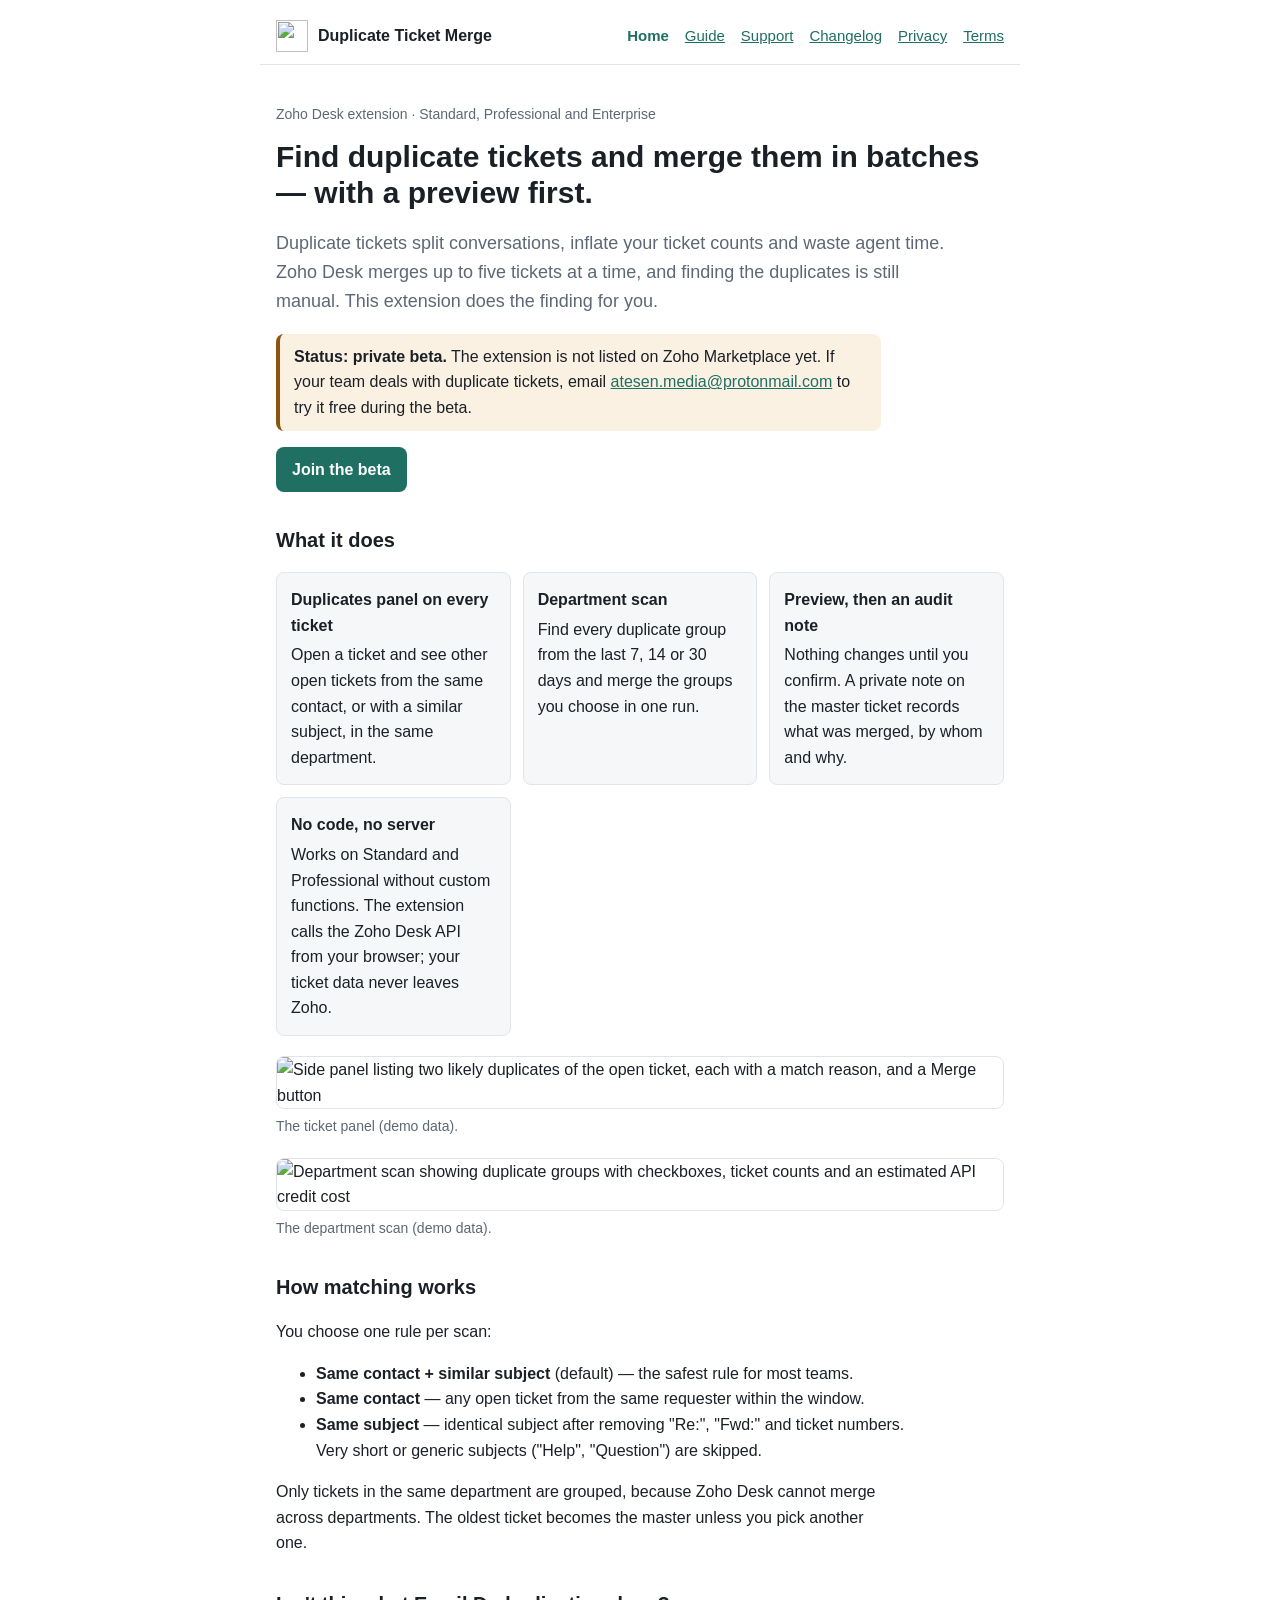
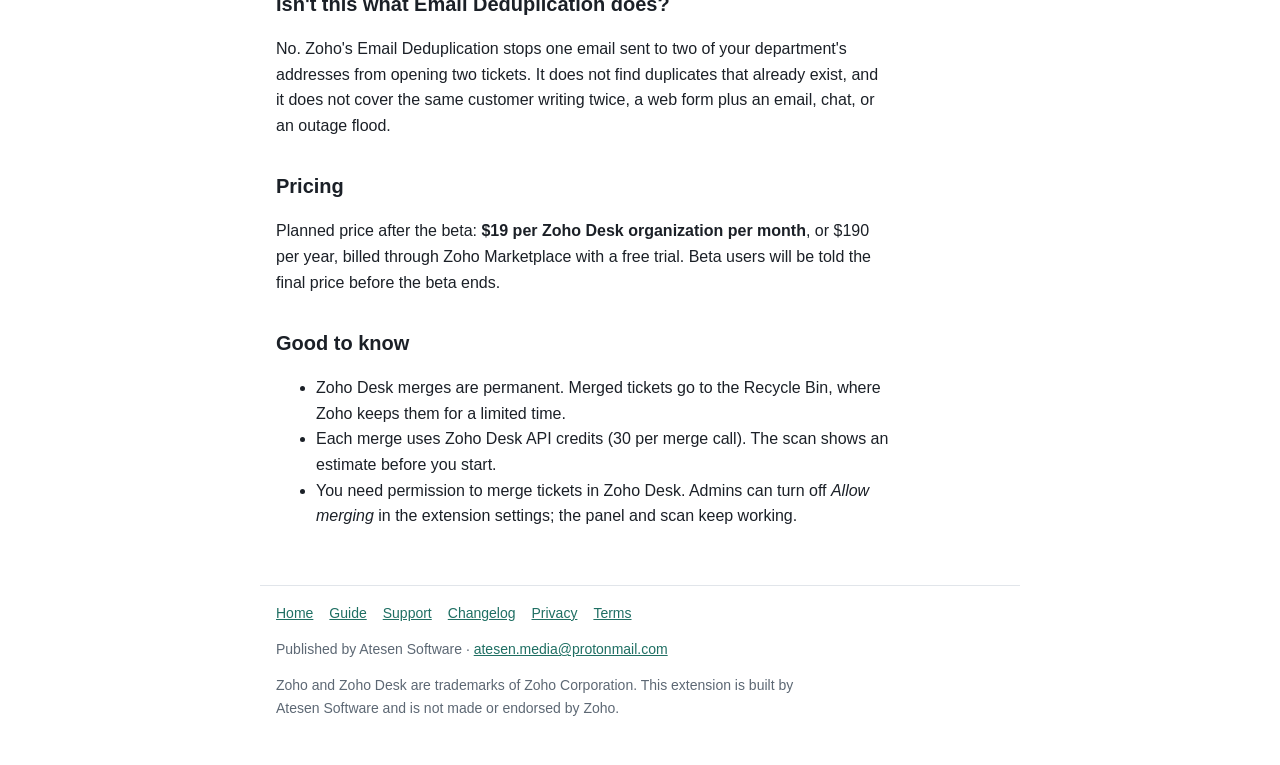
==== index.html @ 8cffa3ea "Add files via upload" ====
<!doctype html>
<html lang="en">
<head>
  <meta charset="utf-8">
  <meta name="viewport" content="width=device-width, initial-scale=1">
  <title>Duplicate Ticket Merge for Zoho Desk</title>
  <meta name="description" content="Find duplicate Zoho Desk tickets by contact or subject and merge them in batches, with a preview first.">
  <link rel="icon" href="img/icon.png">
  <link rel="stylesheet" href="style.css">
</head>
<body>
  <a class="skip" href="#main">Skip to content</a>
  <header class="site">
    <a class="brand" href="index.html"><img src="img/icon.png" alt="" width="32" height="32">Duplicate Ticket Merge</a>
    <nav aria-label="Main">
      <ul>
        <li><a href="index.html" aria-current="page">Home</a></li>
        <li><a href="guide.html">Guide</a></li>
        <li><a href="support.html">Support</a></li>
        <li><a href="changelog.html">Changelog</a></li>
        <li><a href="privacy.html">Privacy</a></li>
        <li><a href="terms.html">Terms</a></li>
      </ul>
    </nav>
  </header>
  <main id="main">
    <p class="meta">Zoho Desk extension · Standard, Professional and Enterprise</p>
    <h1>Find duplicate tickets and merge them in batches — with a preview first.</h1>
    <p class="lead">Duplicate tickets split conversations, inflate your ticket counts and waste agent time. Zoho Desk merges up to five tickets at a time, and finding the duplicates is still manual. This extension does the finding for you.</p>
    <p class="note"><strong>Status: private beta.</strong> The extension is not listed on Zoho Marketplace yet. If your team deals with duplicate tickets, email <a href="mailto:atesen.media@protonmail.com?subject=Duplicate%20Ticket%20Merge%20beta">atesen.media@protonmail.com</a> to try it free during the beta.</p>
    <p><a class="cta" href="mailto:atesen.media@protonmail.com?subject=Duplicate%20Ticket%20Merge%20beta">Join the beta</a></p>

    <h2>What it does</h2>
    <ul class="features">
      <li><strong>Duplicates panel on every ticket</strong>Open a ticket and see other open tickets from the same contact, or with a similar subject, in the same department.</li>
      <li><strong>Department scan</strong>Find every duplicate group from the last 7, 14 or 30 days and merge the groups you choose in one run.</li>
      <li><strong>Preview, then an audit note</strong>Nothing changes until you confirm. A private note on the master ticket records what was merged, by whom and why.</li>
      <li><strong>No code, no server</strong>Works on Standard and Professional without custom functions. The extension calls the Zoho Desk API from your browser; your ticket data never leaves Zoho.</li>
    </ul>

    <figure>
      <img src="img/panel.png" alt="Side panel listing two likely duplicates of the open ticket, each with a match reason, and a Merge button" width="340" height="600" loading="lazy">
      <figcaption>The ticket panel (demo data).</figcaption>
    </figure>
    <figure>
      <img src="img/scanner.png" alt="Department scan showing duplicate groups with checkboxes, ticket counts and an estimated API credit cost" width="900" height="640" loading="lazy">
      <figcaption>The department scan (demo data).</figcaption>
    </figure>

    <h2>How matching works</h2>
    <p>You choose one rule per scan:</p>
    <ul>
      <li><strong>Same contact + similar subject</strong> (default) — the safest rule for most teams.</li>
      <li><strong>Same contact</strong> — any open ticket from the same requester within the window.</li>
      <li><strong>Same subject</strong> — identical subject after removing "Re:", "Fwd:" and ticket numbers. Very short or generic subjects ("Help", "Question") are skipped.</li>
    </ul>
    <p>Only tickets in the same department are grouped, because Zoho Desk cannot merge across departments. The oldest ticket becomes the master unless you pick another one.</p>

    <h2>Isn't this what Email Deduplication does?</h2>
    <p>No. Zoho's Email Deduplication stops one email sent to two of your department's addresses from opening two tickets. It does not find duplicates that already exist, and it does not cover the same customer writing twice, a web form plus an email, chat, or an outage flood.</p>

    <h2>Pricing</h2>
    <p>Planned price after the beta: <strong>$19 per Zoho Desk organization per month</strong>, or $190 per year, billed through Zoho Marketplace with a free trial. Beta users will be told the final price before the beta ends.</p>

    <h2>Good to know</h2>
    <ul>
      <li>Zoho Desk merges are permanent. Merged tickets go to the Recycle Bin, where Zoho keeps them for a limited time.</li>
      <li>Each merge uses Zoho Desk API credits (30 per merge call). The scan shows an estimate before you start.</li>
      <li>You need permission to merge tickets in Zoho Desk. Admins can turn off <em>Allow merging</em> in the extension settings; the panel and scan keep working.</li>
    </ul>

  </main>
  <footer class="site">
    <ul>
      <li><a href="index.html">Home</a></li>
      <li><a href="guide.html">Guide</a></li>
      <li><a href="support.html">Support</a></li>
      <li><a href="changelog.html">Changelog</a></li>
      <li><a href="privacy.html">Privacy</a></li>
      <li><a href="terms.html">Terms</a></li>
    </ul>
    <p>Published by Atesen Software · <a href="mailto:atesen.media@protonmail.com">atesen.media@protonmail.com</a></p>
    <p>Zoho and Zoho Desk are trademarks of Zoho Corporation. This extension is built by Atesen Software and is not made or endorsed by Zoho.</p>
  </footer>
</body>
</html>
---- style.css ----
/* Duplicate Ticket Merge — site stylesheet. No external fonts, CDNs or analytics. */
:root {
  --bg: #ffffff;
  --surface: #f5f7f9;
  --ink: #1b2027;
  --muted: #5d6874;
  --line: #e1e5ea;
  --accent: #1f6f63;
  --accent-soft: #e4f1ee;
  --warn-soft: #fbf1e3;
  --warn: #8d5410;
  --radius: 8px;
  color-scheme: light dark;
}
@media (prefers-color-scheme: dark) {
  :root {
    --bg: #15191e;
    --surface: #1c2127;
    --ink: #e7eaee;
    --muted: #9aa5b1;
    --line: #2b323a;
    --accent: #5fbfad;
    --accent-soft: #1a302c;
    --warn-soft: #2c2418;
    --warn: #e0ad6a;
  }
}
* { box-sizing: border-box; }
html { -webkit-text-size-adjust: 100%; }
body {
  margin: 0;
  background: var(--bg);
  color: var(--ink);
  font: 16px/1.6 -apple-system, BlinkMacSystemFont, "Segoe UI", Roboto, "Helvetica Neue", Arial, sans-serif;
}
a { color: var(--accent); }
a:focus-visible { outline: 2px solid var(--accent); outline-offset: 2px; }
.skip { position: absolute; left: -999px; }
.skip:focus { left: 16px; top: 8px; background: var(--bg); padding: 4px 8px; }
header.site, footer.site, main { max-width: 760px; margin: 0 auto; padding: 0 16px; }
header.site { display: flex; flex-wrap: wrap; align-items: center; justify-content: space-between; gap: 8px 16px; padding-top: 20px; padding-bottom: 12px; border-bottom: 1px solid var(--line); }
.brand { display: flex; align-items: center; gap: 10px; font-weight: 600; color: var(--ink); text-decoration: none; }
.brand img { width: 32px; height: 32px; }
nav ul { list-style: none; display: flex; flex-wrap: wrap; gap: 4px 16px; margin: 0; padding: 0; font-size: 15px; }
nav a[aria-current="page"] { font-weight: 600; text-decoration: none; }
main { padding-top: 24px; padding-bottom: 40px; }
h1 { font-size: 30px; line-height: 1.2; margin: 8px 0 12px; }
h2 { font-size: 20px; margin: 32px 0 8px; }
h3 { font-size: 17px; margin: 20px 0 4px; }
p, li { max-width: 68ch; }
.lead { font-size: 18px; color: var(--muted); }
.meta { color: var(--muted); font-size: 14px; }
.cta { display: inline-block; background: var(--accent); color: #fff; padding: 10px 16px; border-radius: var(--radius); text-decoration: none; font-weight: 600; }
@media (prefers-color-scheme: dark) { .cta { color: #0f1a18; } }
.note { background: var(--warn-soft); color: var(--ink); border-left: 4px solid var(--warn); padding: 10px 14px; border-radius: var(--radius); }
.features { display: grid; grid-template-columns: repeat(auto-fit, minmax(220px, 1fr)); gap: 12px; padding: 0; list-style: none; }
.features li { background: var(--surface); border: 1px solid var(--line); border-radius: var(--radius); padding: 14px; }
.features strong { display: block; margin-bottom: 4px; }
figure { margin: 20px 0; }
figure img { max-width: 100%; height: auto; border: 1px solid var(--line); border-radius: var(--radius); }
figcaption { color: var(--muted); font-size: 14px; margin-top: 6px; }
table { border-collapse: collapse; width: 100%; font-size: 15px; }
th, td { text-align: left; padding: 8px; border-bottom: 1px solid var(--line); vertical-align: top; }
.table-wrap { overflow-x: auto; }
dt { font-weight: 600; margin-top: 14px; }
dd { margin: 4px 0 0; }
footer.site { border-top: 1px solid var(--line); padding-top: 16px; padding-bottom: 32px; color: var(--muted); font-size: 14px; }
footer.site ul { list-style: none; display: flex; flex-wrap: wrap; gap: 4px 16px; padding: 0; margin: 0 0 8px; }
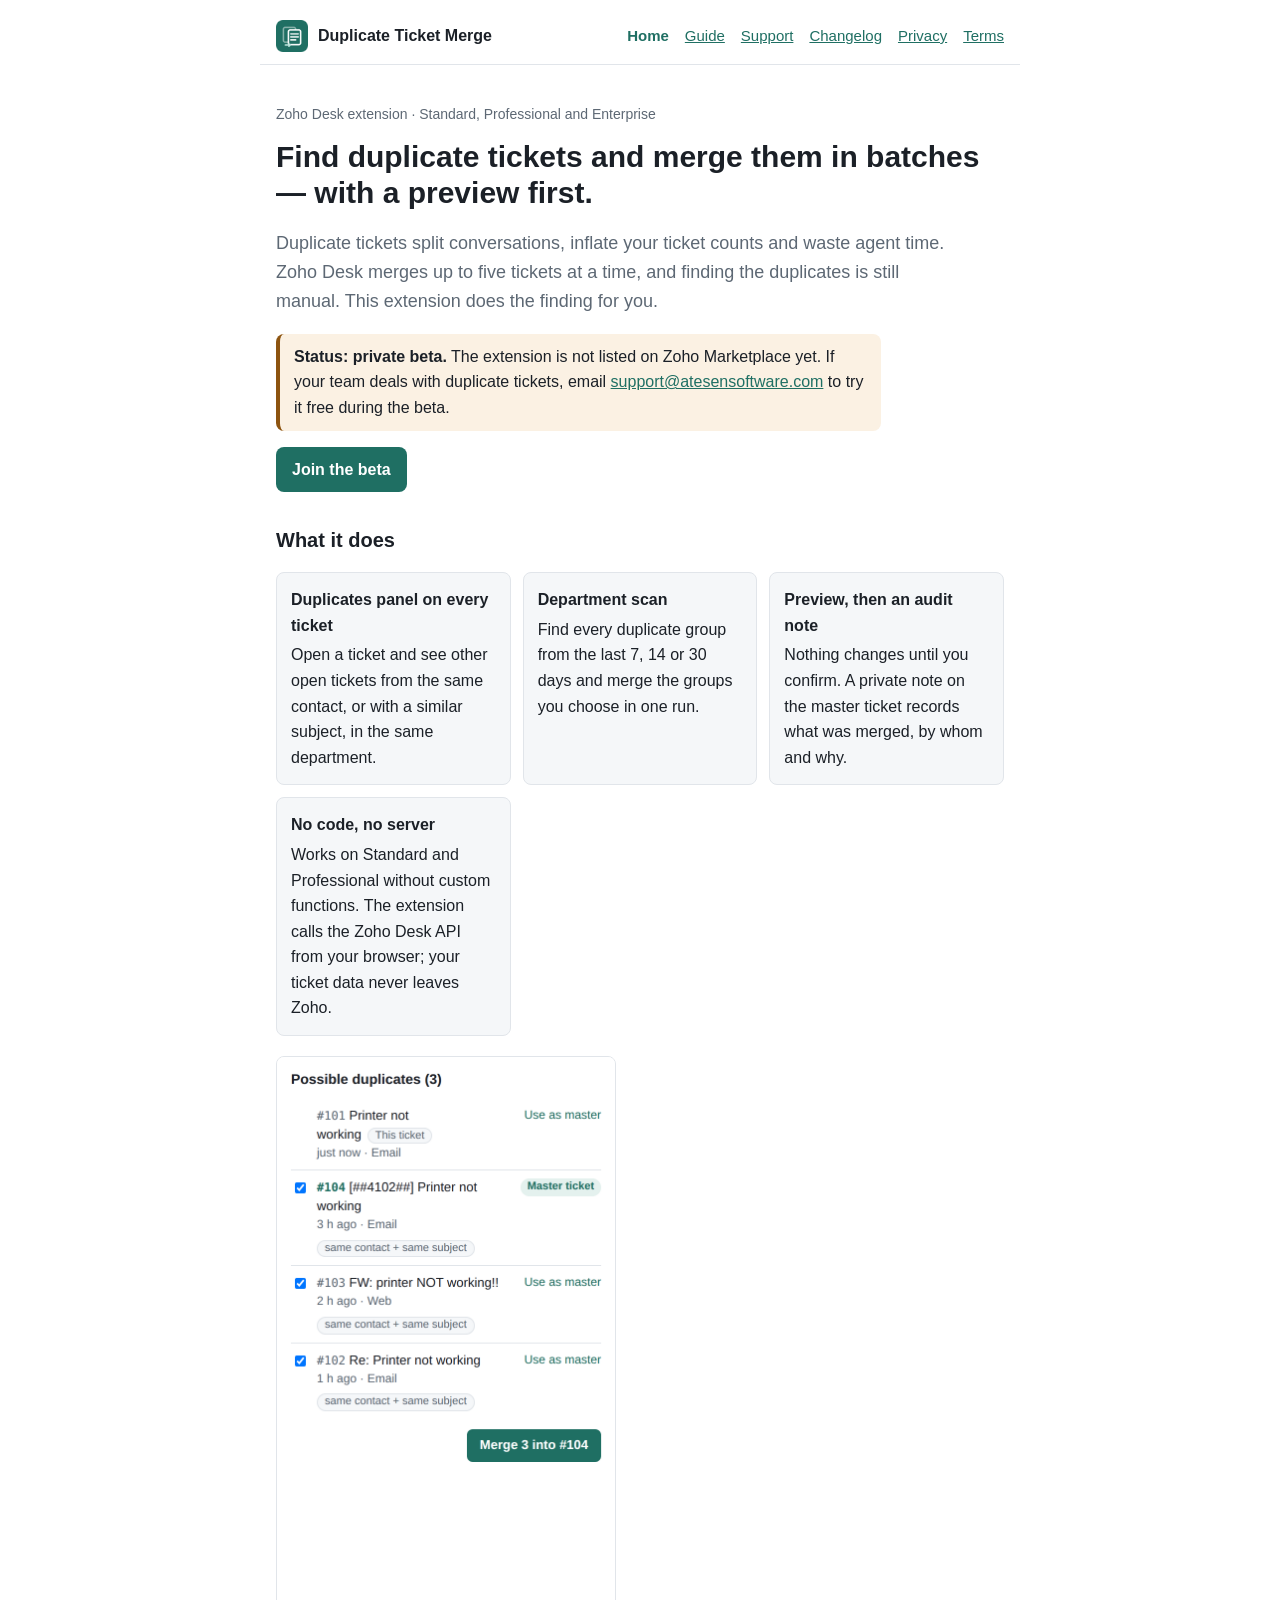
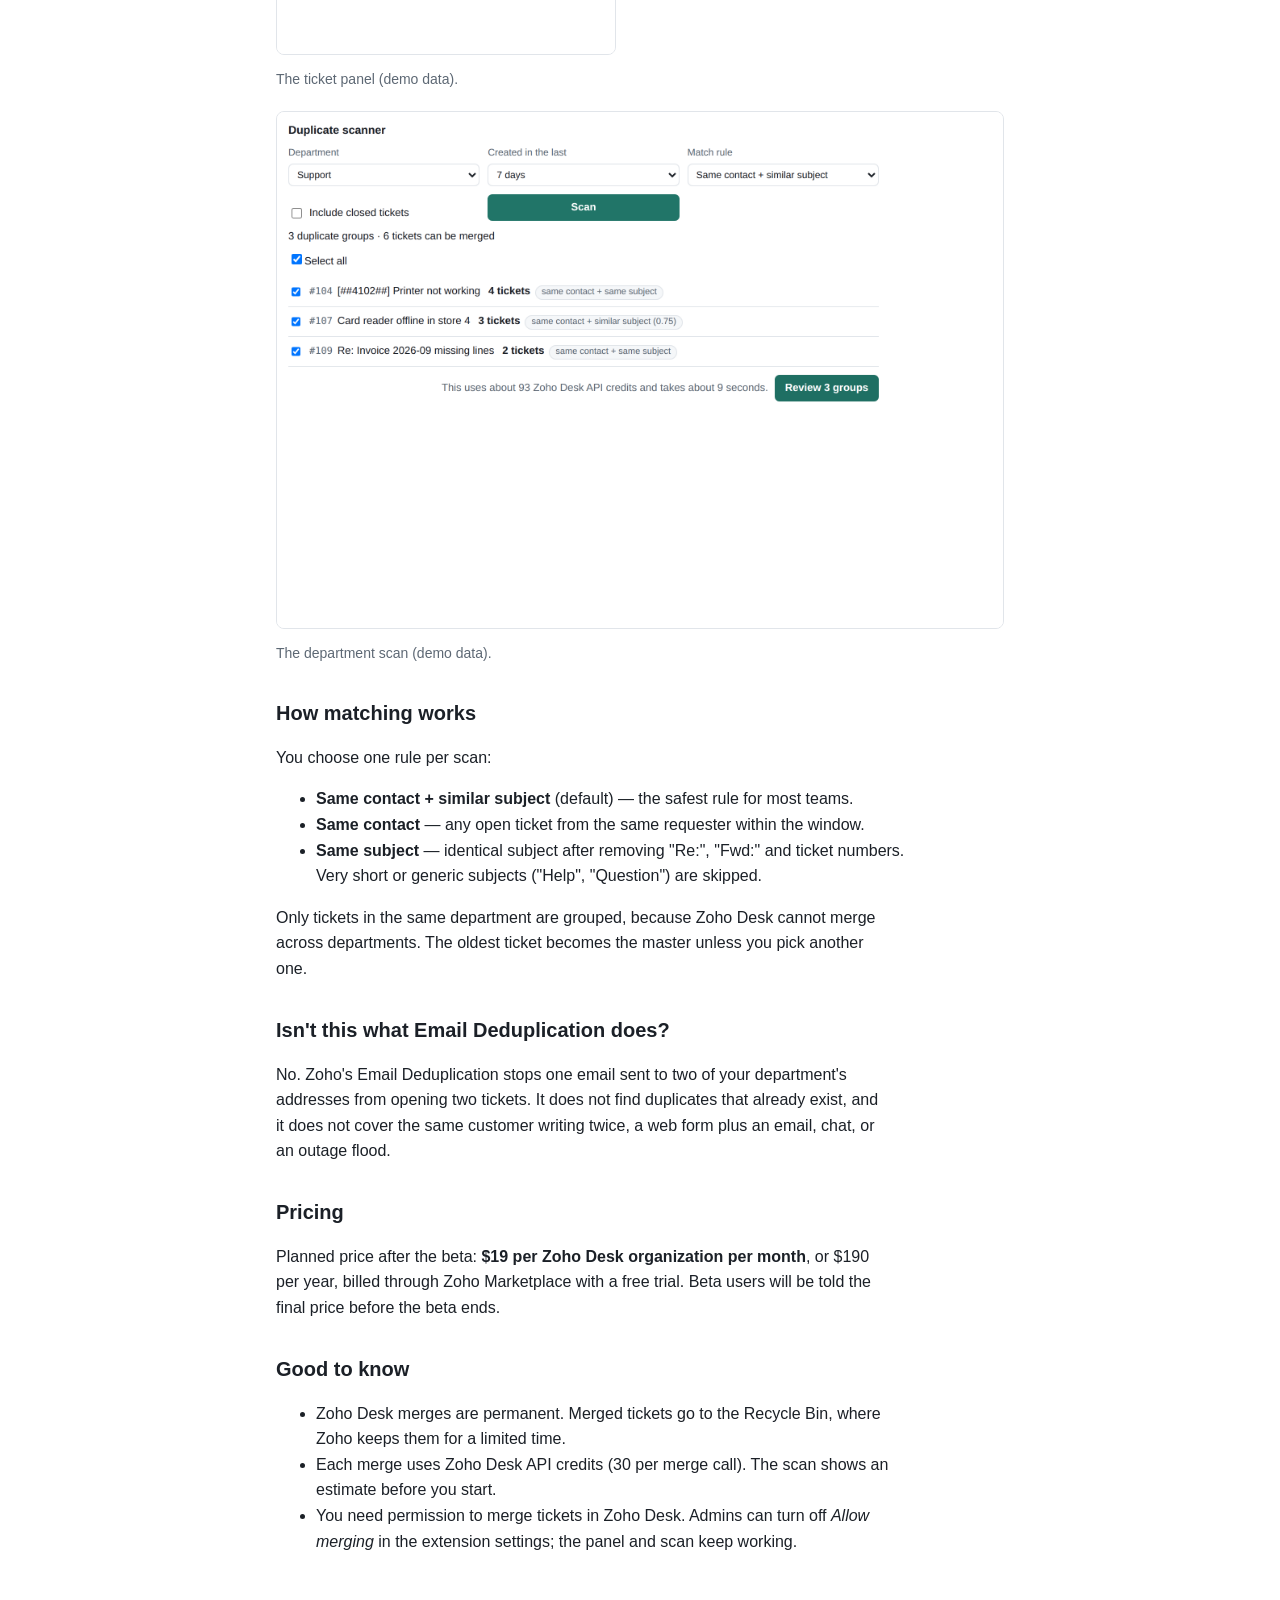
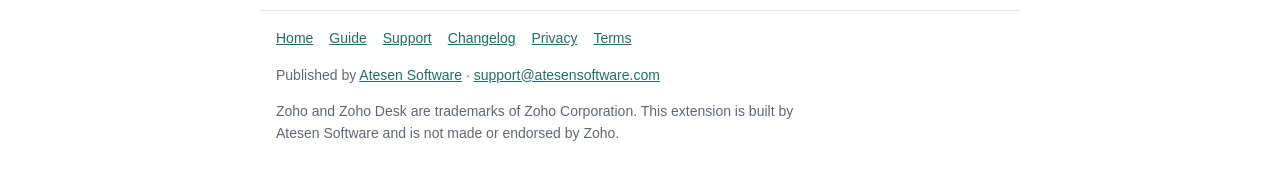
==== commit 384246db: "Support email: support@atesensoftware.com; link publisher site" ====
--- a/index.html
+++ b/index.html
@@ -27,8 +27,8 @@
     <p class="meta">Zoho Desk extension · Standard, Professional and Enterprise</p>
     <h1>Find duplicate tickets and merge them in batches — with a preview first.</h1>
     <p class="lead">Duplicate tickets split conversations, inflate your ticket counts and waste agent time. Zoho Desk merges up to five tickets at a time, and finding the duplicates is still manual. This extension does the finding for you.</p>
-    <p class="note"><strong>Status: private beta.</strong> The extension is not listed on Zoho Marketplace yet. If your team deals with duplicate tickets, email <a href="mailto:atesen.media@protonmail.com?subject=Duplicate%20Ticket%20Merge%20beta">atesen.media@protonmail.com</a> to try it free during the beta.</p>
-    <p><a class="cta" href="mailto:atesen.media@protonmail.com?subject=Duplicate%20Ticket%20Merge%20beta">Join the beta</a></p>
+    <p class="note"><strong>Status: private beta.</strong> The extension is not listed on Zoho Marketplace yet. If your team deals with duplicate tickets, email <a href="mailto:support@atesensoftware.com?subject=Duplicate%20Ticket%20Merge%20beta">support@atesensoftware.com</a> to try it free during the beta.</p>
+    <p><a class="cta" href="mailto:support@atesensoftware.com?subject=Duplicate%20Ticket%20Merge%20beta">Join the beta</a></p>
 
     <h2>What it does</h2>
     <ul class="features">
@@ -79,7 +79,7 @@
       <li><a href="privacy.html">Privacy</a></li>
       <li><a href="terms.html">Terms</a></li>
     </ul>
-    <p>Published by Atesen Software · <a href="mailto:atesen.media@protonmail.com">atesen.media@protonmail.com</a></p>
+    <p>Published by <a href="https://atesensoftware.com/">Atesen Software</a> · <a href="mailto:support@atesensoftware.com">support@atesensoftware.com</a></p>
     <p>Zoho and Zoho Desk are trademarks of Zoho Corporation. This extension is built by Atesen Software and is not made or endorsed by Zoho.</p>
   </footer>
 </body>
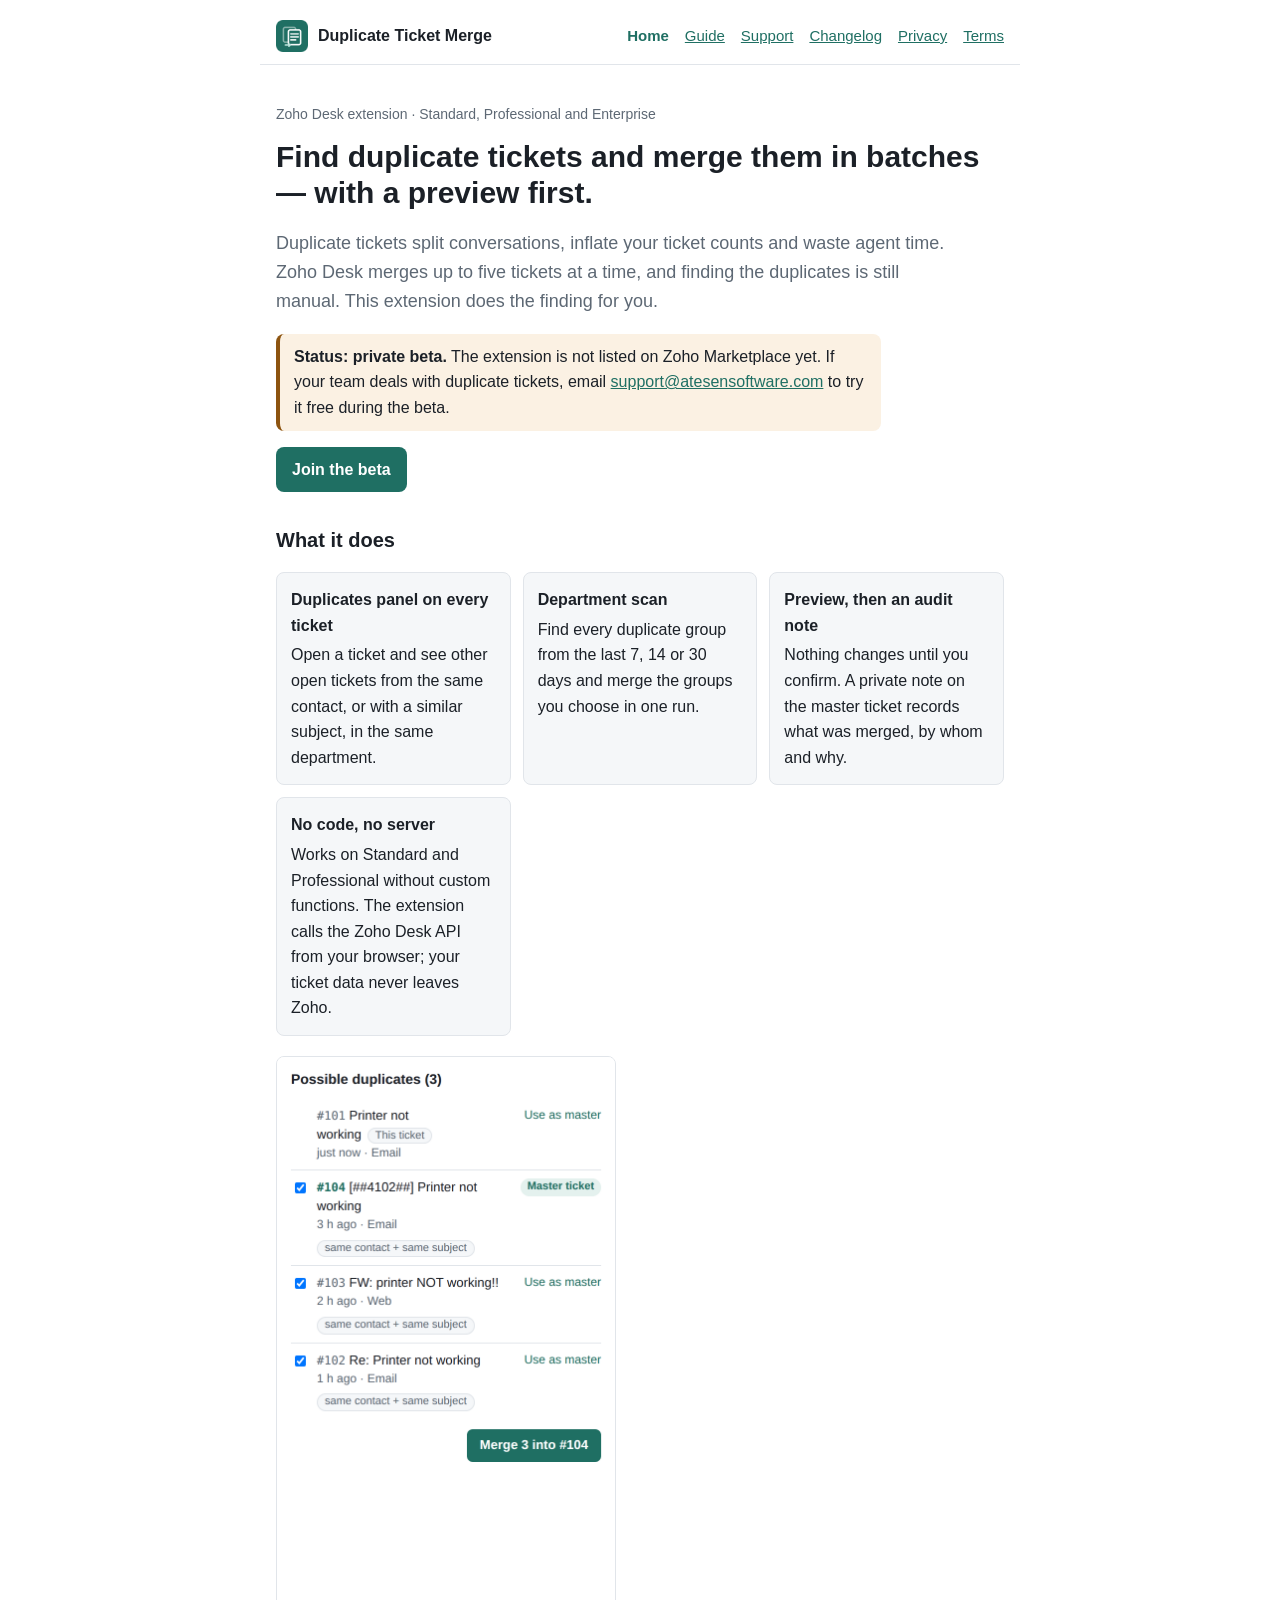
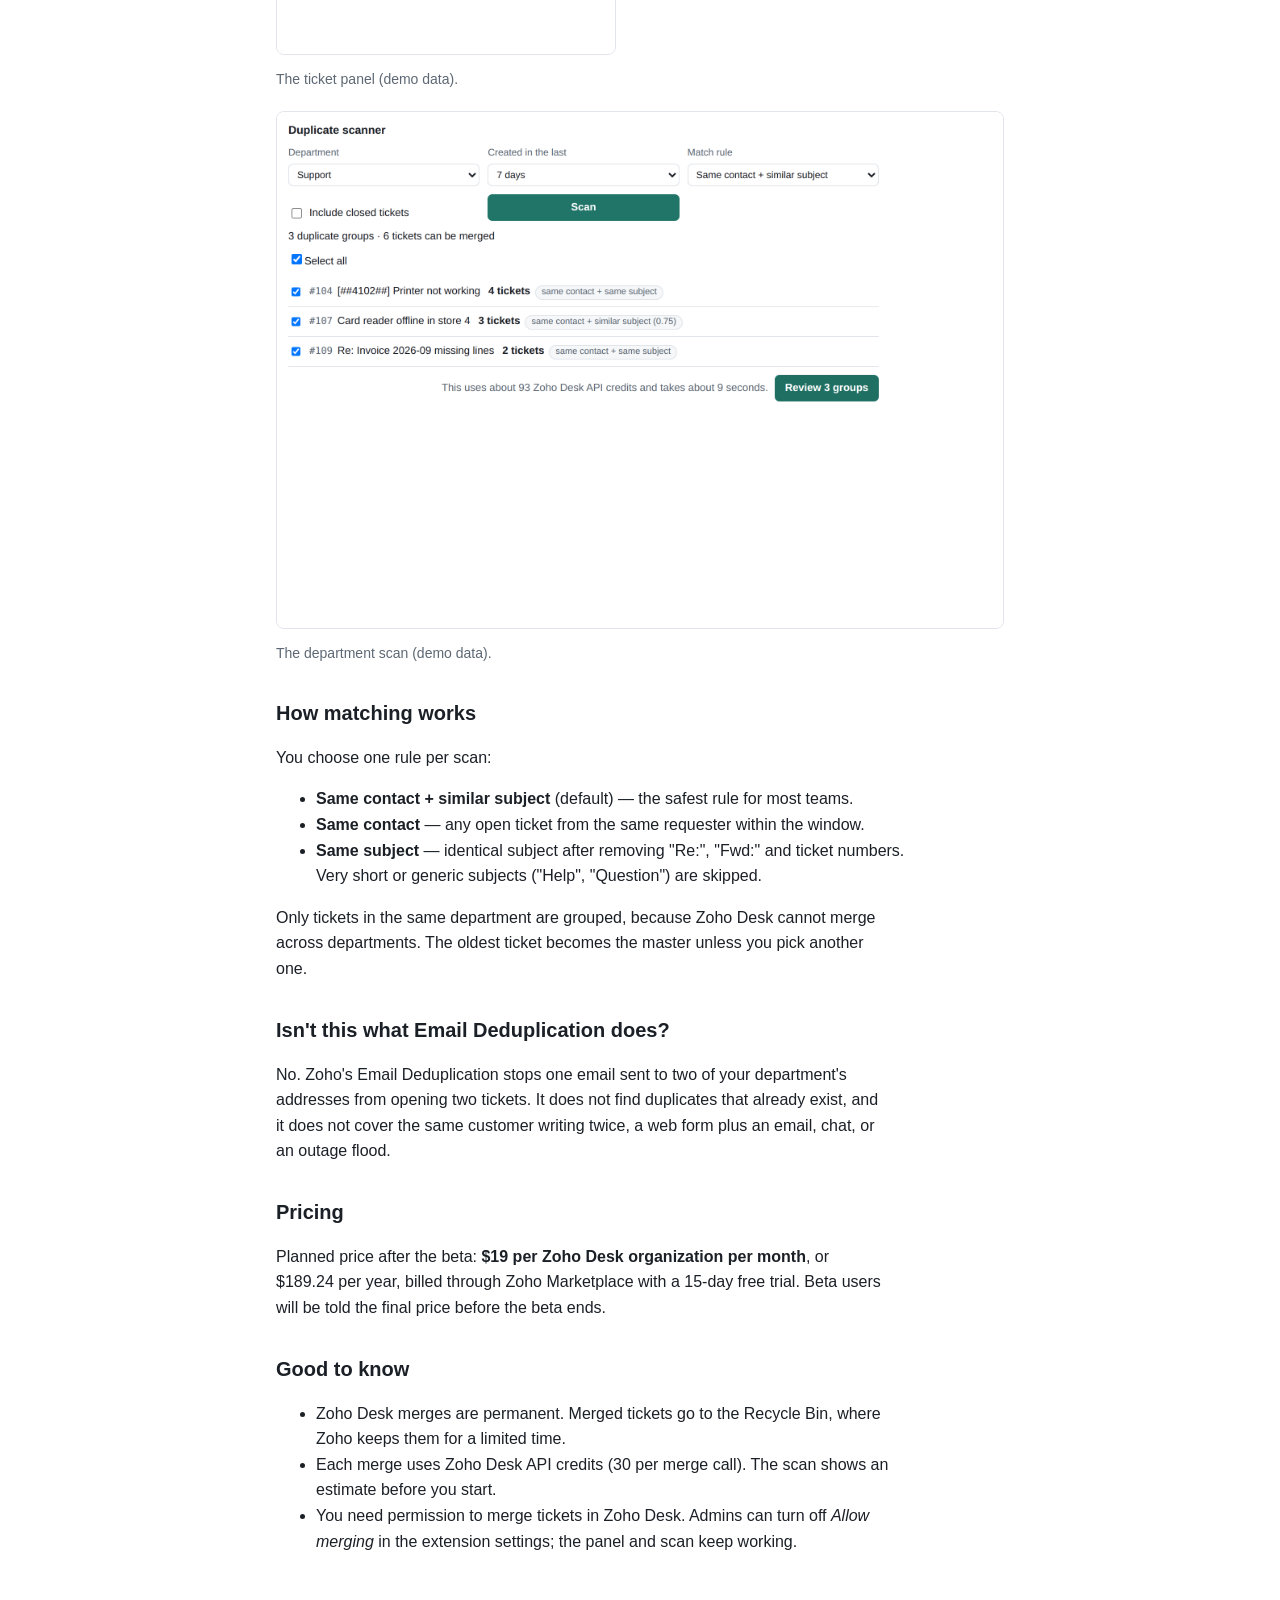
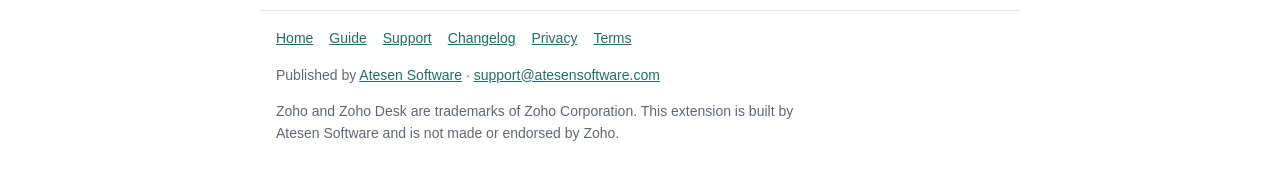
==== commit 95708d84: "Add files via upload" ====
--- a/index.html
+++ b/index.html
@@ -60,7 +60,7 @@
     <p>No. Zoho's Email Deduplication stops one email sent to two of your department's addresses from opening two tickets. It does not find duplicates that already exist, and it does not cover the same customer writing twice, a web form plus an email, chat, or an outage flood.</p>
 
     <h2>Pricing</h2>
-    <p>Planned price after the beta: <strong>$19 per Zoho Desk organization per month</strong>, or $190 per year, billed through Zoho Marketplace with a free trial. Beta users will be told the final price before the beta ends.</p>
+    <p>Planned price after the beta: <strong>$19 per Zoho Desk organization per month</strong>, or $189.24 per year, billed through Zoho Marketplace with a 15-day free trial. Beta users will be told the final price before the beta ends.</p>
 
     <h2>Good to know</h2>
     <ul>
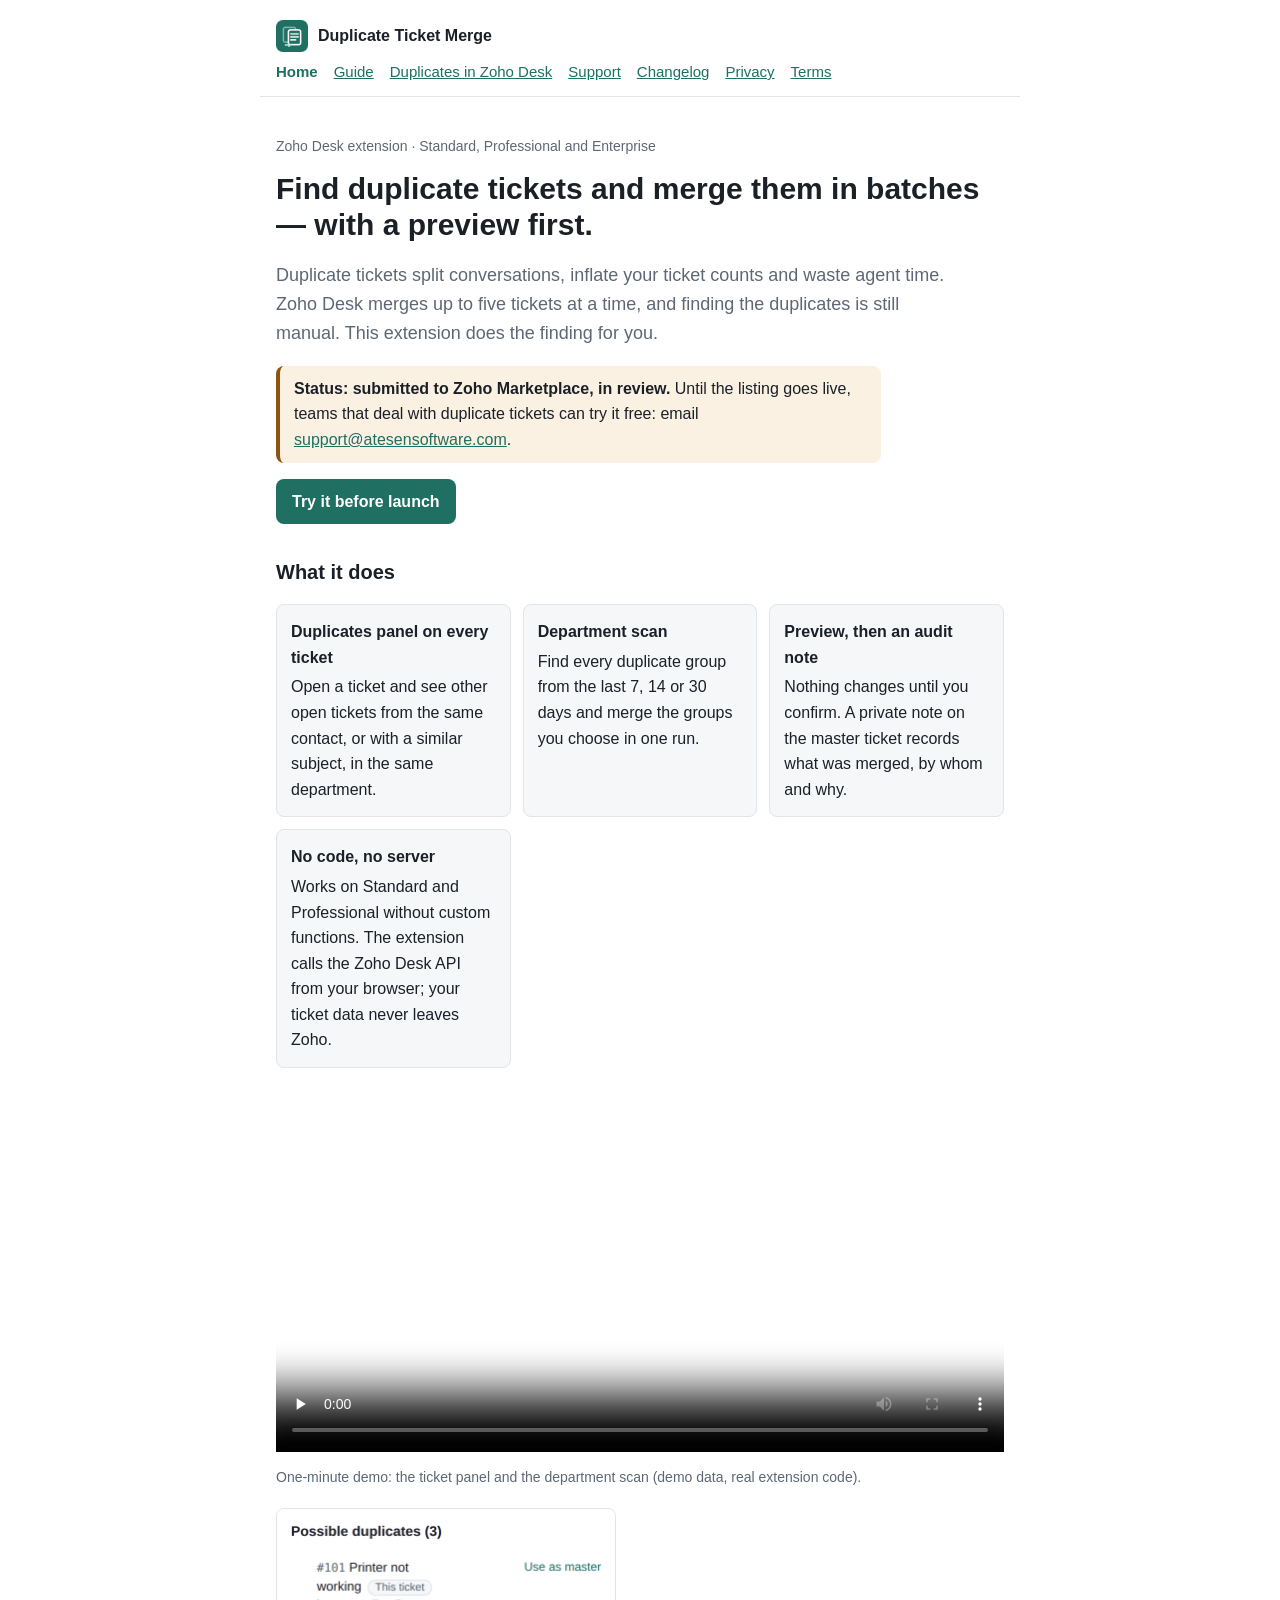
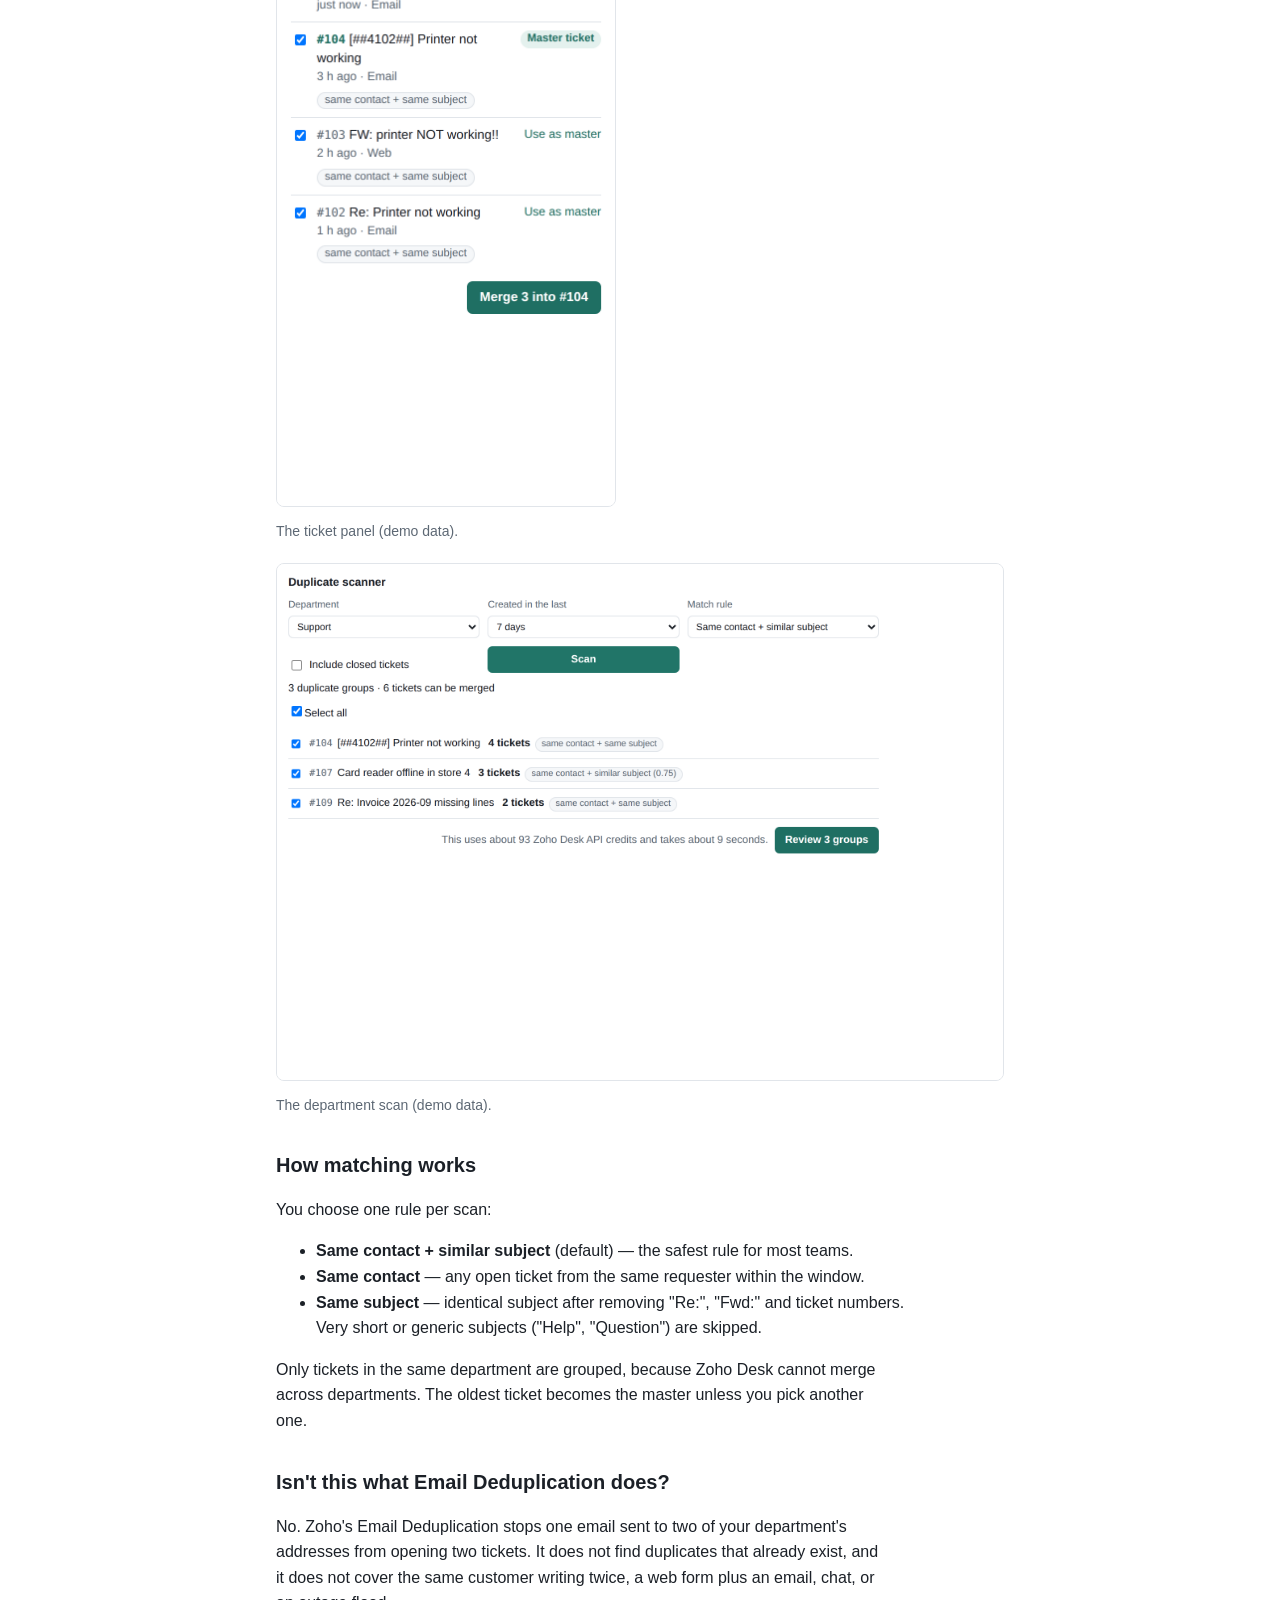
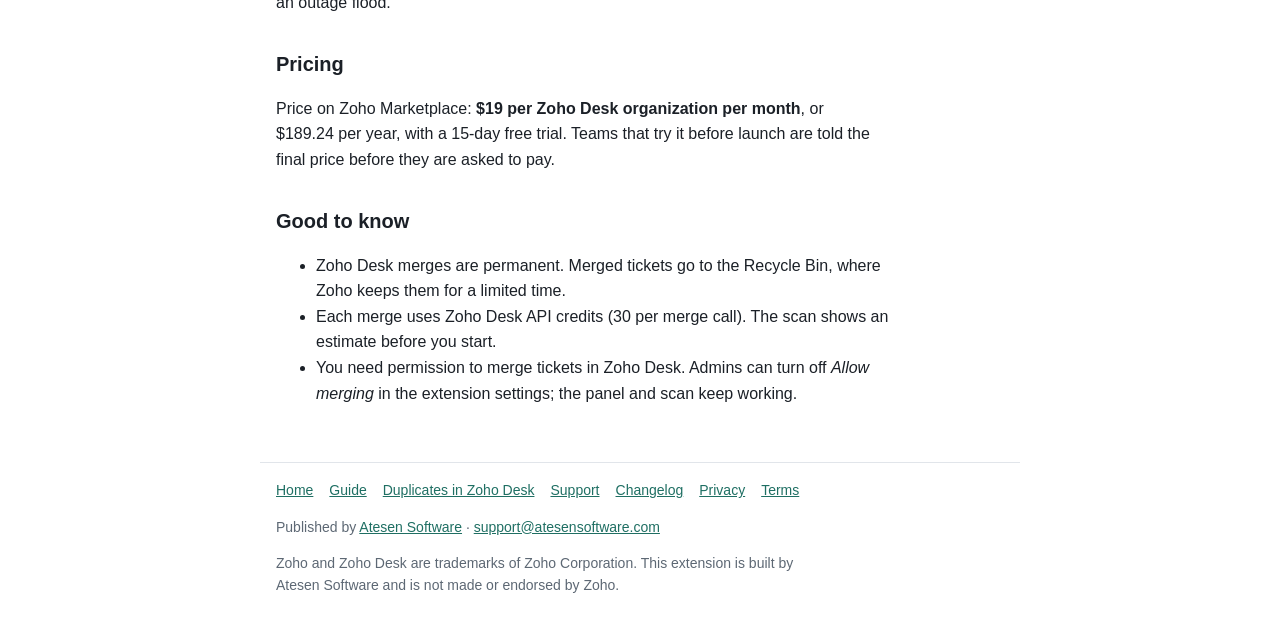
==== commit da0e6e5c: "Site: duplicate tickets guide, demo video, in-review status" ====
--- a/index.html
+++ b/index.html
@@ -16,6 +16,7 @@
       <ul>
         <li><a href="index.html" aria-current="page">Home</a></li>
         <li><a href="guide.html">Guide</a></li>
+        <li><a href="duplicate-tickets.html">Duplicates in Zoho Desk</a></li>
         <li><a href="support.html">Support</a></li>
         <li><a href="changelog.html">Changelog</a></li>
         <li><a href="privacy.html">Privacy</a></li>
@@ -27,8 +28,8 @@
     <p class="meta">Zoho Desk extension · Standard, Professional and Enterprise</p>
     <h1>Find duplicate tickets and merge them in batches — with a preview first.</h1>
     <p class="lead">Duplicate tickets split conversations, inflate your ticket counts and waste agent time. Zoho Desk merges up to five tickets at a time, and finding the duplicates is still manual. This extension does the finding for you.</p>
-    <p class="note"><strong>Status: private beta.</strong> The extension is not listed on Zoho Marketplace yet. If your team deals with duplicate tickets, email <a href="mailto:support@atesensoftware.com?subject=Duplicate%20Ticket%20Merge%20beta">support@atesensoftware.com</a> to try it free during the beta.</p>
-    <p><a class="cta" href="mailto:support@atesensoftware.com?subject=Duplicate%20Ticket%20Merge%20beta">Join the beta</a></p>
+    <p class="note"><strong>Status: submitted to Zoho Marketplace, in review.</strong> Until the listing goes live, teams that deal with duplicate tickets can try it free: email <a href="mailto:support@atesensoftware.com?subject=Duplicate%20Ticket%20Merge%20beta">support@atesensoftware.com</a>.</p>
+    <p><a class="cta" href="mailto:support@atesensoftware.com?subject=Duplicate%20Ticket%20Merge%20beta">Try it before launch</a></p>
 
     <h2>What it does</h2>
     <ul class="features">
@@ -38,6 +39,12 @@
       <li><strong>No code, no server</strong>Works on Standard and Professional without custom functions. The extension calls the Zoho Desk API from your browser; your ticket data never leaves Zoho.</li>
     </ul>
 
+    <figure>
+      <video controls preload="none" poster="img/demo-poster.jpg" width="1280" height="800" style="max-width:100%;height:auto">
+        <source src="img/demo.mp4" type="video/mp4">
+      </video>
+      <figcaption>One-minute demo: the ticket panel and the department scan (demo data, real extension code).</figcaption>
+    </figure>
     <figure>
       <img src="img/panel.png" alt="Side panel listing two likely duplicates of the open ticket, each with a match reason, and a Merge button" width="340" height="600" loading="lazy">
       <figcaption>The ticket panel (demo data).</figcaption>
@@ -60,7 +67,7 @@
     <p>No. Zoho's Email Deduplication stops one email sent to two of your department's addresses from opening two tickets. It does not find duplicates that already exist, and it does not cover the same customer writing twice, a web form plus an email, chat, or an outage flood.</p>
 
     <h2>Pricing</h2>
-    <p>Planned price after the beta: <strong>$19 per Zoho Desk organization per month</strong>, or $189.24 per year, billed through Zoho Marketplace with a 15-day free trial. Beta users will be told the final price before the beta ends.</p>
+    <p>Price on Zoho Marketplace: <strong>$19 per Zoho Desk organization per month</strong>, or $189.24 per year, with a 15-day free trial. Teams that try it before launch are told the final price before they are asked to pay.</p>
 
     <h2>Good to know</h2>
     <ul>
@@ -74,6 +81,7 @@
     <ul>
       <li><a href="index.html">Home</a></li>
       <li><a href="guide.html">Guide</a></li>
+      <li><a href="duplicate-tickets.html">Duplicates in Zoho Desk</a></li>
       <li><a href="support.html">Support</a></li>
       <li><a href="changelog.html">Changelog</a></li>
       <li><a href="privacy.html">Privacy</a></li>
